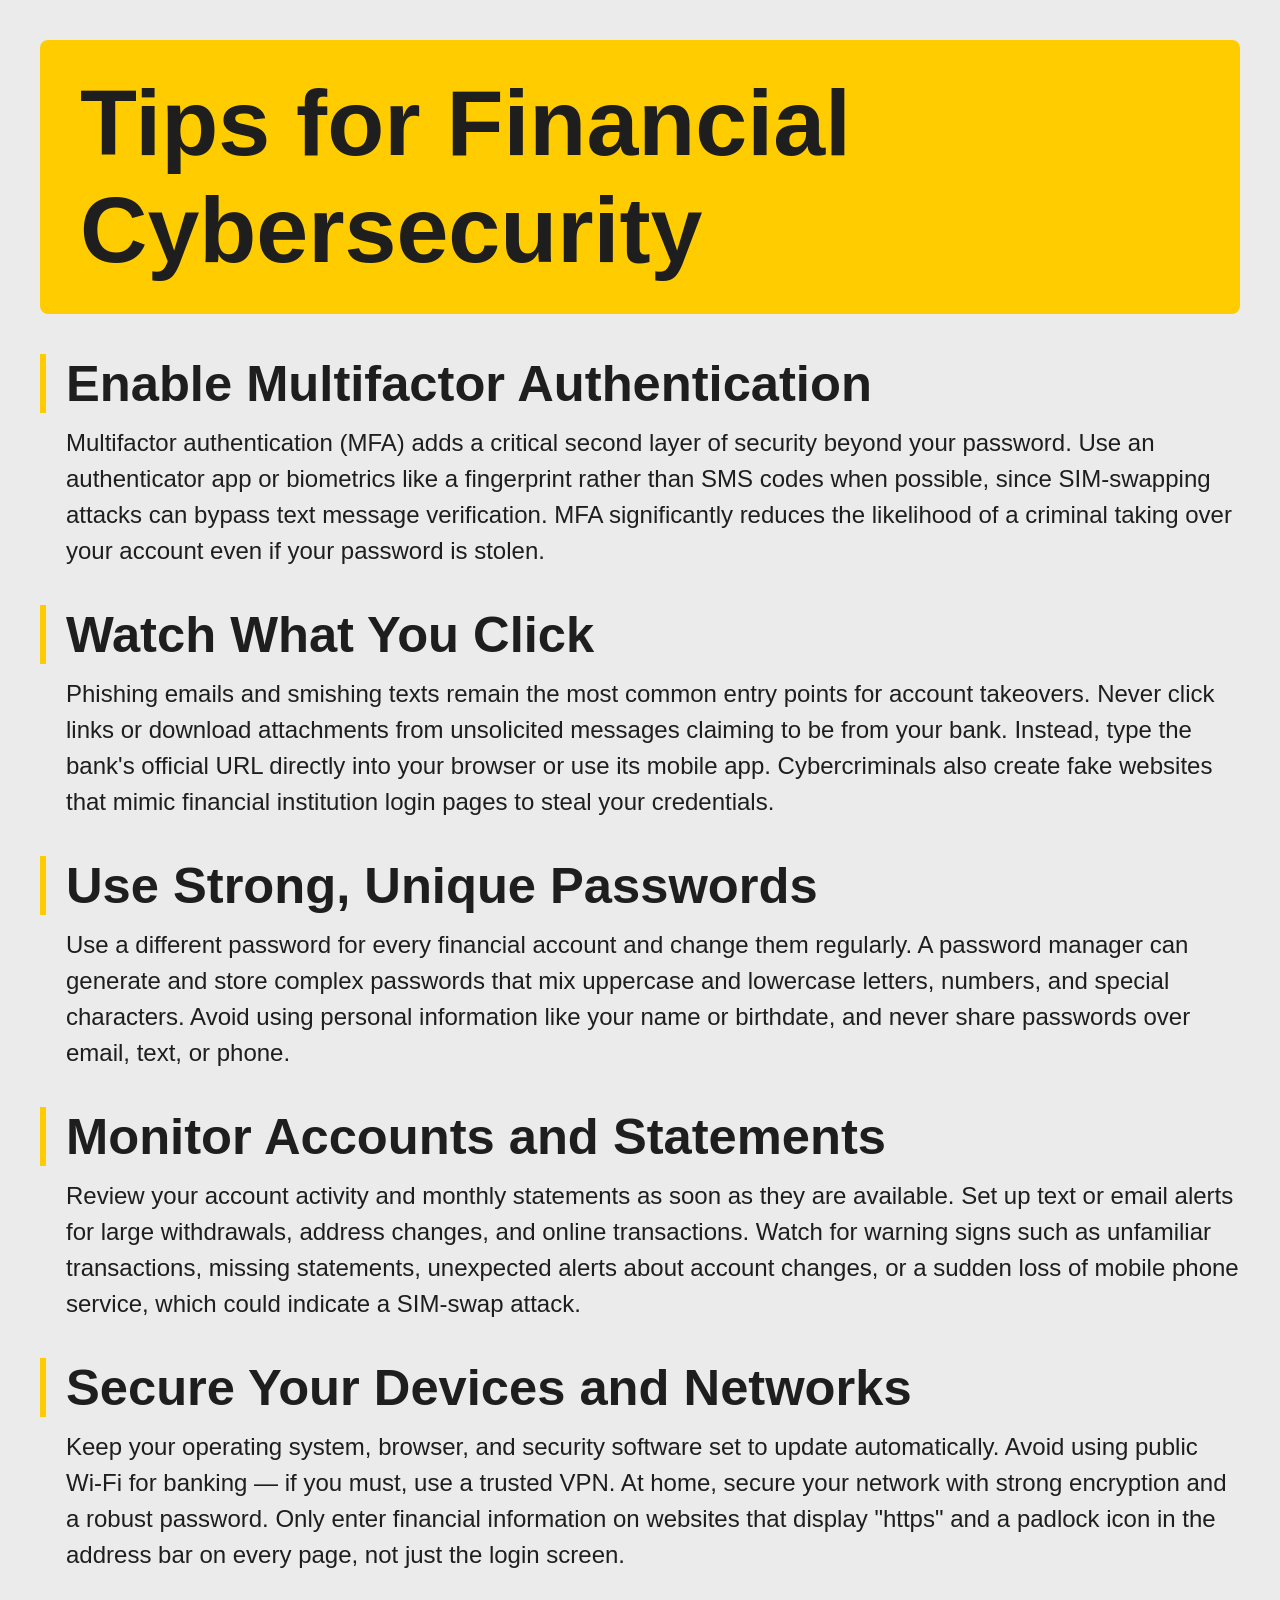
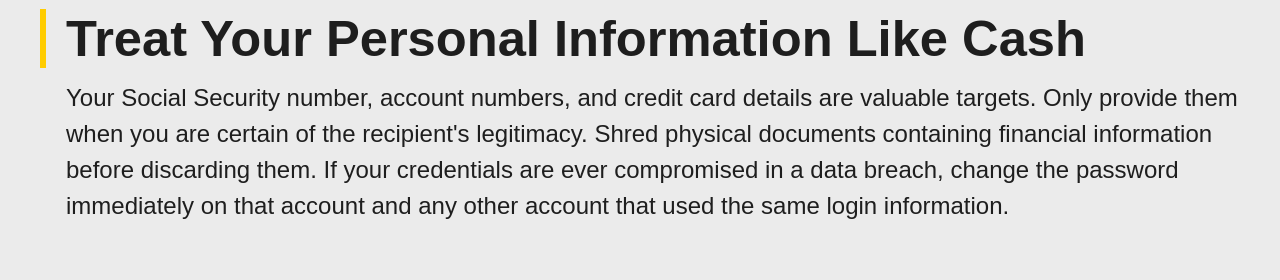
==== index.html @ 6b5b494c "Add files via upload" ====
<html>
  <head>
    <title>Tips for Financial Cybersecurity</title>
    <link href="index.css" type="text/css" rel="stylesheet">
  </head>
  <body>
    <h1>Tips for Financial Cybersecurity</h1>

    <h2>Enable Multifactor Authentication</h2>
    <p>Multifactor authentication (MFA) adds a critical second layer of security beyond your password. Use an authenticator app or biometrics like a fingerprint rather than SMS codes when possible, since SIM-swapping attacks can bypass text message verification. MFA significantly reduces the likelihood of a criminal taking over your account even if your password is stolen.</p>

    <h2>Watch What You Click</h2>
    <p>Phishing emails and smishing texts remain the most common entry points for account takeovers. Never click links or download attachments from unsolicited messages claiming to be from your bank. Instead, type the bank's official URL directly into your browser or use its mobile app. Cybercriminals also create fake websites that mimic financial institution login pages to steal your credentials.</p>

    <h2>Use Strong, Unique Passwords</h2>
    <p>Use a different password for every financial account and change them regularly. A password manager can generate and store complex passwords that mix uppercase and lowercase letters, numbers, and special characters. Avoid using personal information like your name or birthdate, and never share passwords over email, text, or phone.</p>

    <h2>Monitor Accounts and Statements</h2>
    <p>Review your account activity and monthly statements as soon as they are available. Set up text or email alerts for large withdrawals, address changes, and online transactions. Watch for warning signs such as unfamiliar transactions, missing statements, unexpected alerts about account changes, or a sudden loss of mobile phone service, which could indicate a SIM-swap attack.</p>

    <h2>Secure Your Devices and Networks</h2>
    <p>Keep your operating system, browser, and security software set to update automatically. Avoid using public Wi-Fi for banking — if you must, use a trusted VPN. At home, secure your network with strong encryption and a robust password. Only enter financial information on websites that display "https" and a padlock icon in the address bar on every page, not just the login screen.</p>

    <h2>Treat Your Personal Information Like Cash</h2>
    <p>Your Social Security number, account numbers, and credit card details are valuable targets. Only provide them when you are certain of the recipient's legitimacy. Shred physical documents containing financial information before discarding them. If your credentials are ever compromised in a data breach, change the password immediately on that account and any other account that used the same login information.</p>
  </body>
</html>
---- index.css ----
* {
  font-family: 'Gill Sans', 'Lucida Sans', sans-serif;
  margin: 0;
  padding: 0;
  box-sizing: border-box;
}

body {
  background-color: #EBEBEB;
  padding: 40px;
}

h1 {
  background-color: #FFCC00;
  color: #1E1E1E;
  font-size: 70pt;
  padding: 30px 40px;
  margin-bottom: 40px;
  border-radius: 8px;
}

h2 {
  color: #1E1E1E;
  font-size: 38pt;
  margin-top: 36px;
  margin-bottom: 12px;
  padding-left: 20px;
  border-left: 6px solid #FFCC00;
}

p {
  color: #1E1E1E;
  font-size: 18pt;
  line-height: 1.5;
  margin-bottom: 16px;
  padding-left: 26px;
}
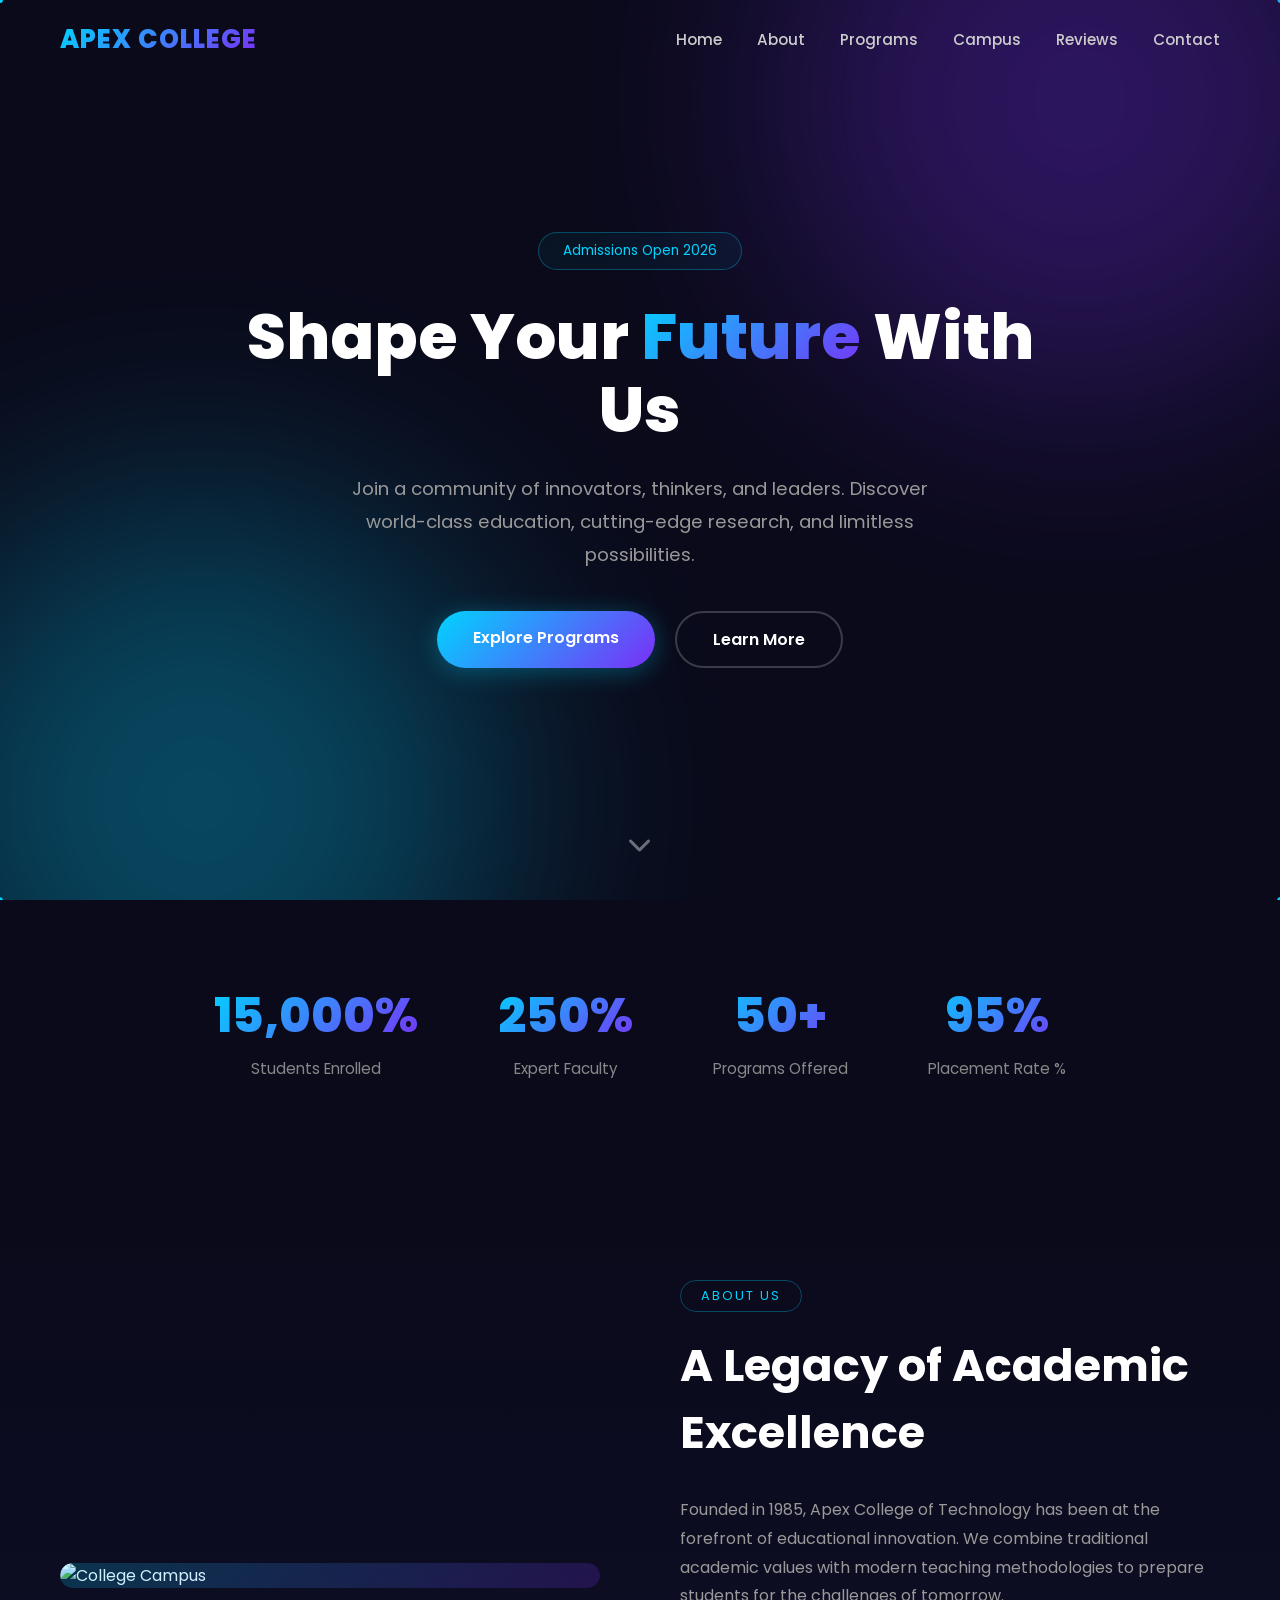
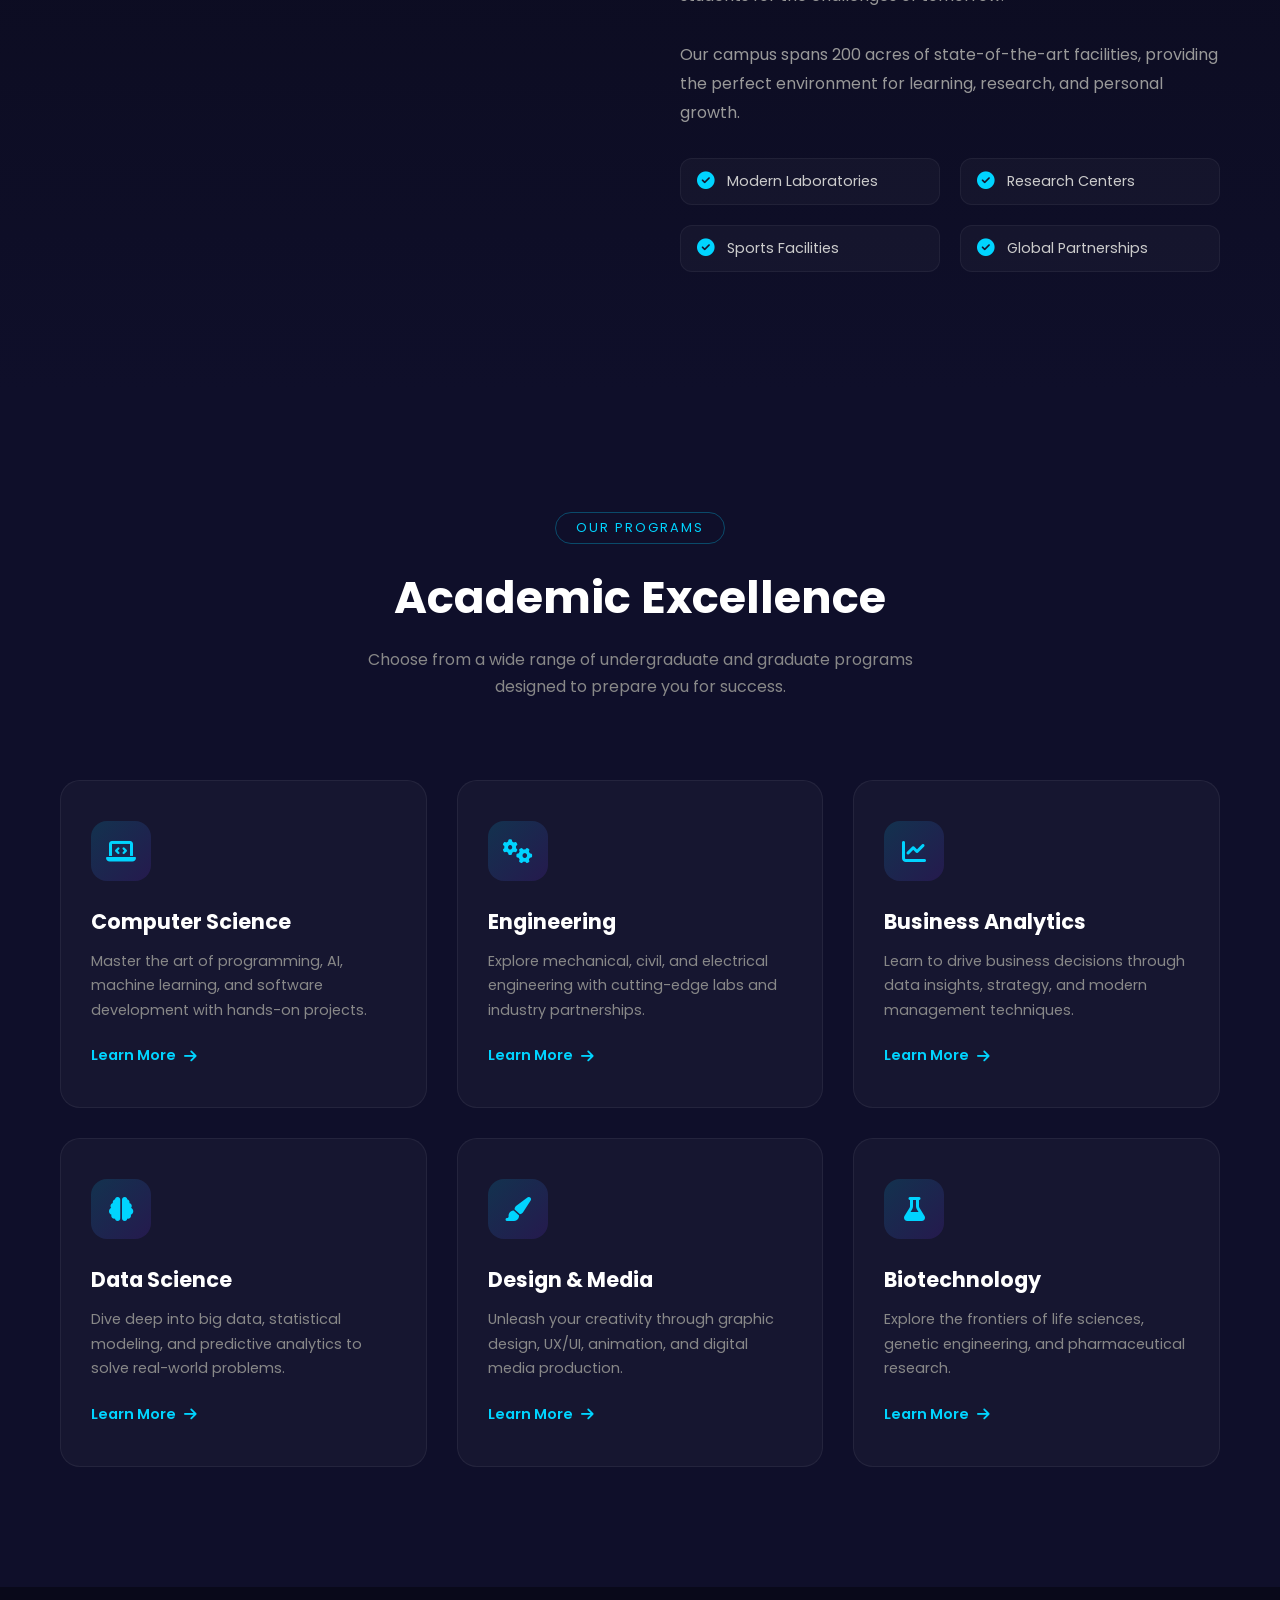
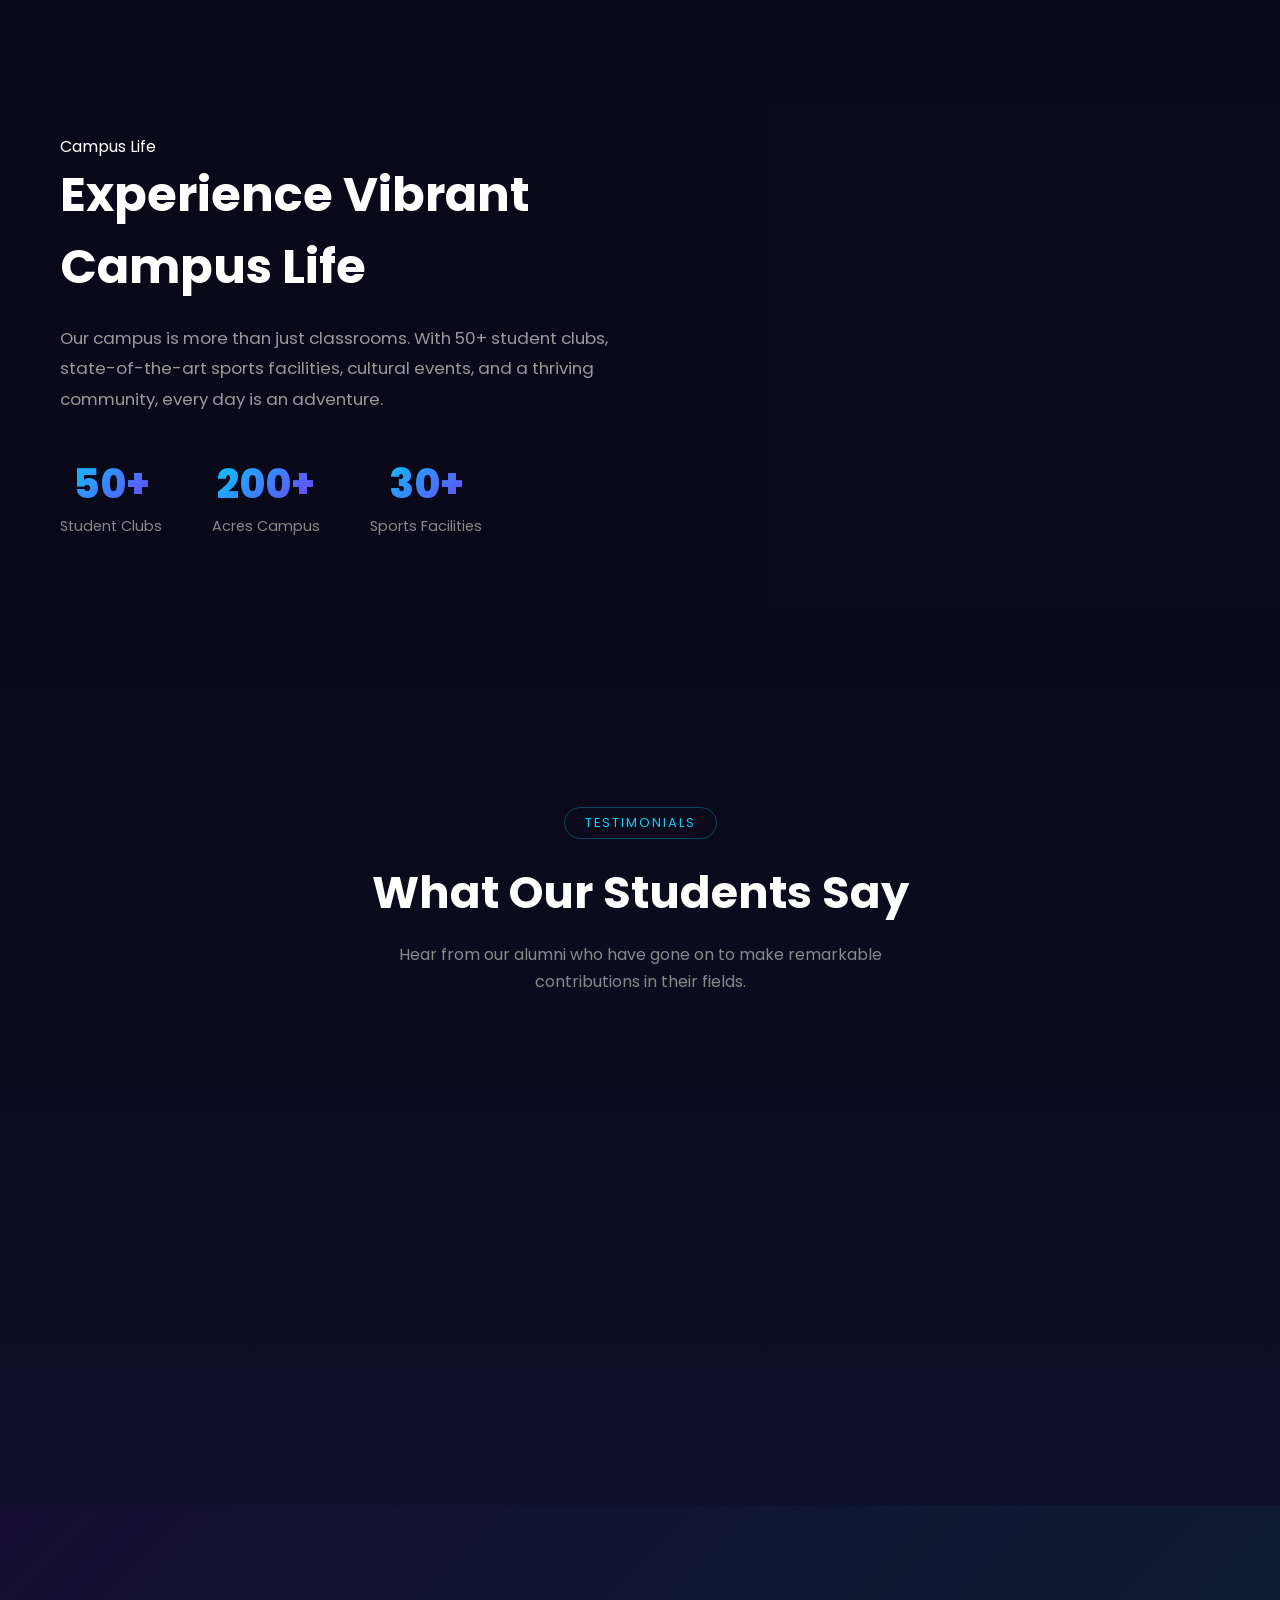
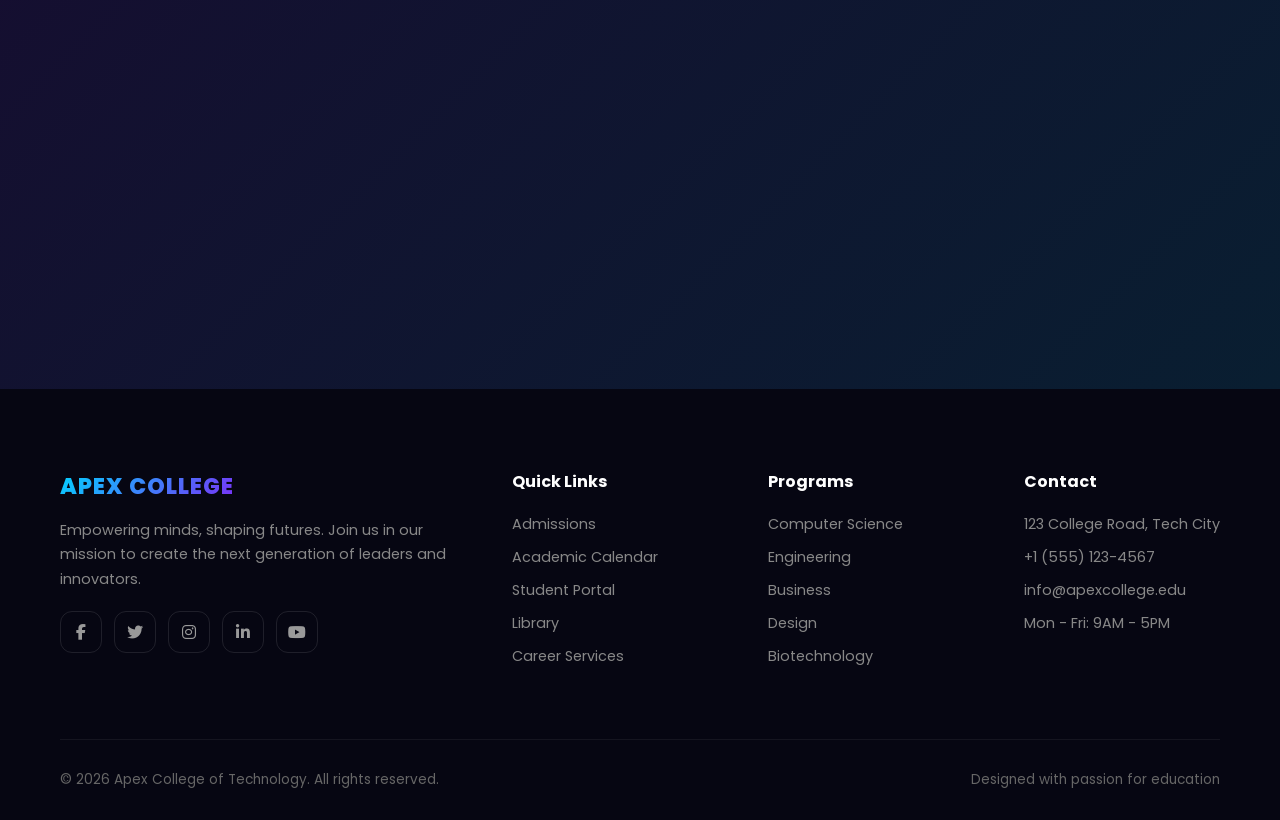
==== commit a4dc91db: "Add files via upload" ====
--- a/index.html
+++ b/index.html
@@ -1,27 +1,1280 @@
-<html>
-  <head>
-    <title>Tips for Financial Cybersecurity</title>
-    <link href="index.css" type="text/css" rel="stylesheet">
-  </head>
-  <body>
-    <h1>Tips for Financial Cybersecurity</h1>
-
-    <h2>Enable Multifactor Authentication</h2>
-    <p>Multifactor authentication (MFA) adds a critical second layer of security beyond your password. Use an authenticator app or biometrics like a fingerprint rather than SMS codes when possible, since SIM-swapping attacks can bypass text message verification. MFA significantly reduces the likelihood of a criminal taking over your account even if your password is stolen.</p>
-
-    <h2>Watch What You Click</h2>
-    <p>Phishing emails and smishing texts remain the most common entry points for account takeovers. Never click links or download attachments from unsolicited messages claiming to be from your bank. Instead, type the bank's official URL directly into your browser or use its mobile app. Cybercriminals also create fake websites that mimic financial institution login pages to steal your credentials.</p>
-
-    <h2>Use Strong, Unique Passwords</h2>
-    <p>Use a different password for every financial account and change them regularly. A password manager can generate and store complex passwords that mix uppercase and lowercase letters, numbers, and special characters. Avoid using personal information like your name or birthdate, and never share passwords over email, text, or phone.</p>
-
-    <h2>Monitor Accounts and Statements</h2>
-    <p>Review your account activity and monthly statements as soon as they are available. Set up text or email alerts for large withdrawals, address changes, and online transactions. Watch for warning signs such as unfamiliar transactions, missing statements, unexpected alerts about account changes, or a sudden loss of mobile phone service, which could indicate a SIM-swap attack.</p>
-
-    <h2>Secure Your Devices and Networks</h2>
-    <p>Keep your operating system, browser, and security software set to update automatically. Avoid using public Wi-Fi for banking — if you must, use a trusted VPN. At home, secure your network with strong encryption and a robust password. Only enter financial information on websites that display "https" and a padlock icon in the address bar on every page, not just the login screen.</p>
-
-    <h2>Treat Your Personal Information Like Cash</h2>
-    <p>Your Social Security number, account numbers, and credit card details are valuable targets. Only provide them when you are certain of the recipient's legitimacy. Shred physical documents containing financial information before discarding them. If your credentials are ever compromised in a data breach, change the password immediately on that account and any other account that used the same login information.</p>
-  </body>
+<!DOCTYPE html>
+<html lang="en">
+<head>
+    <meta charset="UTF-8">
+    <meta name="viewport" content="width=device-width, initial-scale=1.0">
+    <title>Apex College of Technology</title>
+    <link href="https://fonts.googleapis.com/css2?family=Poppins:wght@300;400;500;600;700;800&display=swap" rel="stylesheet">
+    <link rel="stylesheet" href="https://cdnjs.cloudflare.com/ajax/libs/font-awesome/6.4.0/css/all.min.css">
+    <style>
+        * {
+            margin: 0;
+            padding: 0;
+            box-sizing: border-box;
+        }
+
+        html {
+            scroll-behavior: smooth;
+        }
+
+        body {
+            font-family: 'Poppins', sans-serif;
+            overflow-x: hidden;
+            background: #0a0a1a;
+            color: #fff;
+        }
+
+        /* Navbar */
+        .navbar {
+            position: fixed;
+            top: 0;
+            width: 100%;
+            padding: 20px 60px;
+            display: flex;
+            justify-content: space-between;
+            align-items: center;
+            z-index: 1000;
+            transition: all 0.4s ease;
+        }
+
+        .navbar.scrolled {
+            background: rgba(10, 10, 26, 0.95);
+            backdrop-filter: blur(20px);
+            padding: 12px 60px;
+            box-shadow: 0 4px 30px rgba(0, 0, 0, 0.5);
+        }
+
+        .logo {
+            font-size: 1.6rem;
+            font-weight: 800;
+            background: linear-gradient(135deg, #00d4ff, #7b2ff7);
+            -webkit-background-clip: text;
+            -webkit-text-fill-color: transparent;
+            letter-spacing: 1px;
+        }
+
+        .nav-links {
+            display: flex;
+            list-style: none;
+            gap: 35px;
+        }
+
+        .nav-links a {
+            text-decoration: none;
+            color: #ccc;
+            font-weight: 500;
+            font-size: 0.95rem;
+            position: relative;
+            transition: color 0.3s;
+        }
+
+        .nav-links a::after {
+            content: '';
+            position: absolute;
+            bottom: -5px;
+            left: 0;
+            width: 0;
+            height: 2px;
+            background: linear-gradient(90deg, #00d4ff, #7b2ff7);
+            transition: width 0.3s;
+        }
+
+        .nav-links a:hover {
+            color: #fff;
+        }
+
+        .nav-links a:hover::after {
+            width: 100%;
+        }
+
+        .hamburger {
+            display: none;
+            font-size: 1.5rem;
+            cursor: pointer;
+            color: #fff;
+        }
+
+        /* Hero Section */
+        .hero {
+            height: 100vh;
+            display: flex;
+            align-items: center;
+            justify-content: center;
+            position: relative;
+            overflow: hidden;
+        }
+
+        #particles-canvas {
+            position: absolute;
+            top: 0;
+            left: 0;
+            width: 100%;
+            height: 100%;
+            z-index: 0;
+        }
+
+        .hero-bg-gradient {
+            position: absolute;
+            width: 600px;
+            height: 600px;
+            border-radius: 50%;
+            filter: blur(120px);
+            opacity: 0.3;
+            z-index: 0;
+        }
+
+        .hero-bg-gradient.g1 {
+            background: #7b2ff7;
+            top: -200px;
+            right: -100px;
+        }
+
+        .hero-bg-gradient.g2 {
+            background: #00d4ff;
+            bottom: -200px;
+            left: -100px;
+        }
+
+        .hero-content {
+            text-align: center;
+            z-index: 2;
+            max-width: 900px;
+            padding: 0 20px;
+        }
+
+        .hero-badge {
+            display: inline-block;
+            padding: 8px 24px;
+            border: 1px solid rgba(0, 212, 255, 0.3);
+            border-radius: 50px;
+            font-size: 0.85rem;
+            color: #00d4ff;
+            margin-bottom: 30px;
+            animation: fadeInDown 1s ease forwards;
+            opacity: 0;
+            backdrop-filter: blur(10px);
+            background: rgba(0, 212, 255, 0.05);
+        }
+
+        .hero h1 {
+            font-size: 4rem;
+            font-weight: 800;
+            line-height: 1.15;
+            margin-bottom: 25px;
+            animation: fadeInUp 1s ease 0.2s forwards;
+            opacity: 0;
+        }
+
+        .hero h1 .highlight {
+            background: linear-gradient(135deg, #00d4ff, #7b2ff7, #ff6b6b);
+            -webkit-background-clip: text;
+            -webkit-text-fill-color: transparent;
+            background-size: 200% 200%;
+            animation: gradientShift 3s ease infinite;
+        }
+
+        .hero p {
+            font-size: 1.15rem;
+            color: #999;
+            max-width: 600px;
+            margin: 0 auto 40px;
+            line-height: 1.8;
+            animation: fadeInUp 1s ease 0.4s forwards;
+            opacity: 0;
+        }
+
+        .hero-buttons {
+            display: flex;
+            gap: 20px;
+            justify-content: center;
+            animation: fadeInUp 1s ease 0.6s forwards;
+            opacity: 0;
+        }
+
+        .btn {
+            padding: 14px 36px;
+            border-radius: 50px;
+            font-size: 1rem;
+            font-weight: 600;
+            cursor: pointer;
+            transition: all 0.4s ease;
+            text-decoration: none;
+            border: none;
+            position: relative;
+            overflow: hidden;
+        }
+
+        .btn-primary {
+            background: linear-gradient(135deg, #00d4ff, #7b2ff7);
+            color: #fff;
+            box-shadow: 0 4px 25px rgba(0, 212, 255, 0.3);
+        }
+
+        .btn-primary:hover {
+            transform: translateY(-3px);
+            box-shadow: 0 8px 35px rgba(0, 212, 255, 0.5);
+        }
+
+        .btn-secondary {
+            background: transparent;
+            color: #fff;
+            border: 2px solid rgba(255, 255, 255, 0.2);
+        }
+
+        .btn-secondary:hover {
+            border-color: #00d4ff;
+            background: rgba(0, 212, 255, 0.1);
+            transform: translateY(-3px);
+        }
+
+        .scroll-indicator {
+            position: absolute;
+            bottom: 40px;
+            left: 50%;
+            transform: translateX(-50%);
+            z-index: 2;
+            animation: bounce 2s ease infinite;
+        }
+
+        .scroll-indicator i {
+            font-size: 1.5rem;
+            color: rgba(255, 255, 255, 0.4);
+        }
+
+        /* Stats Section */
+        .stats {
+            padding: 80px 60px;
+            display: flex;
+            justify-content: center;
+            gap: 80px;
+            position: relative;
+        }
+
+        .stat-item {
+            text-align: center;
+        }
+
+        .stat-number {
+            font-size: 3rem;
+            font-weight: 800;
+            background: linear-gradient(135deg, #00d4ff, #7b2ff7);
+            -webkit-background-clip: text;
+            -webkit-text-fill-color: transparent;
+        }
+
+        .stat-label {
+            color: #888;
+            font-size: 0.95rem;
+            margin-top: 5px;
+        }
+
+        /* Section Styles */
+        .section {
+            padding: 120px 60px;
+            position: relative;
+        }
+
+        .section-header {
+            text-align: center;
+            margin-bottom: 80px;
+        }
+
+        .section-header .tag {
+            display: inline-block;
+            padding: 6px 20px;
+            border: 1px solid rgba(0, 212, 255, 0.3);
+            border-radius: 50px;
+            font-size: 0.8rem;
+            color: #00d4ff;
+            margin-bottom: 20px;
+            text-transform: uppercase;
+            letter-spacing: 2px;
+        }
+
+        .section-header h2 {
+            font-size: 2.8rem;
+            font-weight: 700;
+            margin-bottom: 15px;
+        }
+
+        .section-header p {
+            color: #888;
+            max-width: 550px;
+            margin: 0 auto;
+            line-height: 1.7;
+        }
+
+        /* About Section */
+        .about {
+            background: linear-gradient(180deg, #0a0a1a 0%, #0f0f2a 100%);
+        }
+
+        .about-grid {
+            display: grid;
+            grid-template-columns: 1fr 1fr;
+            gap: 80px;
+            align-items: center;
+        }
+
+        .about-image {
+            position: relative;
+            border-radius: 20px;
+            overflow: hidden;
+        }
+
+        .about-image img {
+            width: 100%;
+            height: 450px;
+            object-fit: cover;
+            border-radius: 20px;
+            transition: transform 0.5s ease;
+        }
+
+        .about-image:hover img {
+            transform: scale(1.05);
+        }
+
+        .about-image .overlay {
+            position: absolute;
+            inset: 0;
+            background: linear-gradient(135deg, rgba(0, 212, 255, 0.2), rgba(123, 47, 247, 0.2));
+            border-radius: 20px;
+        }
+
+        .about-text h3 {
+            font-size: 2rem;
+            margin-bottom: 20px;
+        }
+
+        .about-text p {
+            color: #999;
+            line-height: 1.8;
+            margin-bottom: 30px;
+        }
+
+        .about-features {
+            display: grid;
+            grid-template-columns: 1fr 1fr;
+            gap: 20px;
+        }
+
+        .about-feature {
+            display: flex;
+            align-items: center;
+            gap: 12px;
+            padding: 12px 16px;
+            border-radius: 12px;
+            background: rgba(255, 255, 255, 0.03);
+            border: 1px solid rgba(255, 255, 255, 0.05);
+            transition: all 0.3s ease;
+        }
+
+        .about-feature:hover {
+            background: rgba(0, 212, 255, 0.08);
+            border-color: rgba(0, 212, 255, 0.2);
+            transform: translateX(5px);
+        }
+
+        .about-feature i {
+            color: #00d4ff;
+            font-size: 1.1rem;
+        }
+
+        .about-feature span {
+            font-size: 0.9rem;
+            color: #ccc;
+        }
+
+        /* Programs Section */
+        .programs {
+            background: #0f0f2a;
+        }
+
+        .programs-grid {
+            display: grid;
+            grid-template-columns: repeat(3, 1fr);
+            gap: 30px;
+        }
+
+        .program-card {
+            background: rgba(255, 255, 255, 0.03);
+            border: 1px solid rgba(255, 255, 255, 0.06);
+            border-radius: 20px;
+            padding: 40px 30px;
+            transition: all 0.5s cubic-bezier(0.23, 1, 0.32, 1);
+            position: relative;
+            overflow: hidden;
+        }
+
+        .program-card::before {
+            content: '';
+            position: absolute;
+            top: 0;
+            left: 0;
+            width: 100%;
+            height: 3px;
+            background: linear-gradient(90deg, #00d4ff, #7b2ff7);
+            transform: scaleX(0);
+            transform-origin: left;
+            transition: transform 0.5s ease;
+        }
+
+        .program-card:hover::before {
+            transform: scaleX(1);
+        }
+
+        .program-card:hover {
+            transform: translateY(-10px);
+            border-color: rgba(0, 212, 255, 0.2);
+            box-shadow: 0 20px 60px rgba(0, 0, 0, 0.4);
+        }
+
+        .program-icon {
+            width: 60px;
+            height: 60px;
+            border-radius: 16px;
+            background: linear-gradient(135deg, rgba(0, 212, 255, 0.15), rgba(123, 47, 247, 0.15));
+            display: flex;
+            align-items: center;
+            justify-content: center;
+            margin-bottom: 25px;
+            transition: all 0.4s ease;
+        }
+
+        .program-card:hover .program-icon {
+            background: linear-gradient(135deg, #00d4ff, #7b2ff7);
+            transform: scale(1.1) rotate(5deg);
+        }
+
+        .program-icon i {
+            font-size: 1.5rem;
+            color: #00d4ff;
+            transition: color 0.4s ease;
+        }
+
+        .program-card:hover .program-icon i {
+            color: #fff;
+        }
+
+        .program-card h3 {
+            font-size: 1.3rem;
+            margin-bottom: 12px;
+            transition: color 0.3s;
+        }
+
+        .program-card:hover h3 {
+            color: #00d4ff;
+        }
+
+        .program-card p {
+            color: #888;
+            font-size: 0.9rem;
+            line-height: 1.7;
+            margin-bottom: 20px;
+        }
+
+        .program-link {
+            color: #00d4ff;
+            text-decoration: none;
+            font-size: 0.9rem;
+            font-weight: 600;
+            display: inline-flex;
+            align-items: center;
+            gap: 8px;
+            transition: gap 0.3s;
+        }
+
+        .program-link:hover {
+            gap: 14px;
+        }
+
+        /* Campus Life - Parallax */
+        .campus {
+            position: relative;
+            min-height: 700px;
+            display: flex;
+            align-items: center;
+            overflow: hidden;
+        }
+
+        .parallax-bg {
+            position: absolute;
+            inset: 0;
+            background: url('https://images.unsplash.com/photo-1562774053-701939374585?w=1600') center/cover;
+            transform: scale(1.1);
+            z-index: 0;
+        }
+
+        .campus-overlay {
+            position: absolute;
+            inset: 0;
+            background: rgba(10, 10, 26, 0.85);
+            z-index: 1;
+        }
+
+        .campus-content {
+            position: relative;
+            z-index: 2;
+            padding: 0 60px;
+            max-width: 700px;
+        }
+
+        .campus-content h2 {
+            font-size: 3rem;
+            margin-bottom: 20px;
+        }
+
+        .campus-content p {
+            color: #999;
+            line-height: 1.8;
+            margin-bottom: 40px;
+            font-size: 1.05rem;
+        }
+
+        .campus-stats {
+            display: flex;
+            gap: 50px;
+        }
+
+        .campus-stat {
+            text-align: center;
+        }
+
+        .campus-stat h4 {
+            font-size: 2.5rem;
+            font-weight: 800;
+            background: linear-gradient(135deg, #00d4ff, #7b2ff7);
+            -webkit-background-clip: text;
+            -webkit-text-fill-color: transparent;
+        }
+
+        .campus-stat p {
+            color: #888;
+            font-size: 0.9rem;
+            margin: 0;
+        }
+
+        /* Testimonials */
+        .testimonials {
+            background: linear-gradient(180deg, #0a0a1a 0%, #0f0f2a 100%);
+        }
+
+        .testimonials-grid {
+            display: grid;
+            grid-template-columns: repeat(3, 1fr);
+            gap: 30px;
+        }
+
+        .testimonial-card {
+            background: rgba(255, 255, 255, 0.03);
+            border: 1px solid rgba(255, 255, 255, 0.06);
+            border-radius: 20px;
+            padding: 35px;
+            transition: all 0.4s ease;
+        }
+
+        .testimonial-card:hover {
+            transform: translateY(-8px);
+            border-color: rgba(123, 47, 247, 0.3);
+            box-shadow: 0 15px 50px rgba(0, 0, 0, 0.3);
+        }
+
+        .testimonial-stars {
+            color: #ffc107;
+            margin-bottom: 15px;
+            font-size: 0.9rem;
+        }
+
+        .testimonial-card p {
+            color: #bbb;
+            font-size: 0.95rem;
+            line-height: 1.7;
+            margin-bottom: 25px;
+            font-style: italic;
+        }
+
+        .testimonial-author {
+            display: flex;
+            align-items: center;
+            gap: 15px;
+        }
+
+        .testimonial-avatar {
+            width: 48px;
+            height: 48px;
+            border-radius: 50%;
+            background: linear-gradient(135deg, #00d4ff, #7b2ff7);
+            display: flex;
+            align-items: center;
+            justify-content: center;
+            font-weight: 700;
+            font-size: 1rem;
+        }
+
+        .testimonial-info h4 {
+            font-size: 0.95rem;
+            font-weight: 600;
+        }
+
+        .testimonial-info span {
+            font-size: 0.8rem;
+            color: #888;
+        }
+
+        /* CTA Section */
+        .cta {
+            padding: 120px 60px;
+            text-align: center;
+            position: relative;
+            overflow: hidden;
+        }
+
+        .cta-bg {
+            position: absolute;
+            inset: 0;
+            background: linear-gradient(135deg, #7b2ff7, #00d4ff);
+            opacity: 0.1;
+        }
+
+        .cta-content {
+            position: relative;
+            z-index: 2;
+        }
+
+        .cta h2 {
+            font-size: 3rem;
+            margin-bottom: 20px;
+        }
+
+        .cta p {
+            color: #999;
+            max-width: 500px;
+            margin: 0 auto 40px;
+            line-height: 1.7;
+        }
+
+        /* Footer */
+        .footer {
+            background: #060612;
+            padding: 80px 60px 30px;
+        }
+
+        .footer-grid {
+            display: grid;
+            grid-template-columns: 2fr 1fr 1fr 1fr;
+            gap: 60px;
+            margin-bottom: 60px;
+        }
+
+        .footer-brand .logo {
+            font-size: 1.4rem;
+            margin-bottom: 15px;
+            display: inline-block;
+        }
+
+        .footer-brand p {
+            color: #888;
+            font-size: 0.9rem;
+            line-height: 1.7;
+            margin-bottom: 20px;
+        }
+
+        .social-links {
+            display: flex;
+            gap: 12px;
+        }
+
+        .social-links a {
+            width: 42px;
+            height: 42px;
+            border-radius: 12px;
+            border: 1px solid rgba(255, 255, 255, 0.1);
+            display: flex;
+            align-items: center;
+            justify-content: center;
+            color: #999;
+            text-decoration: none;
+            transition: all 0.3s;
+        }
+
+        .social-links a:hover {
+            background: linear-gradient(135deg, #00d4ff, #7b2ff7);
+            border-color: transparent;
+            color: #fff;
+            transform: translateY(-3px);
+        }
+
+        .footer-col h4 {
+            font-size: 1rem;
+            margin-bottom: 20px;
+            color: #fff;
+        }
+
+        .footer-col a {
+            display: block;
+            color: #888;
+            text-decoration: none;
+            font-size: 0.9rem;
+            margin-bottom: 12px;
+            transition: all 0.3s;
+        }
+
+        .footer-col a:hover {
+            color: #00d4ff;
+            transform: translateX(5px);
+        }
+
+        .footer-bottom {
+            border-top: 1px solid rgba(255, 255, 255, 0.06);
+            padding-top: 30px;
+            display: flex;
+            justify-content: space-between;
+            align-items: center;
+        }
+
+        .footer-bottom p {
+            color: #666;
+            font-size: 0.85rem;
+        }
+
+        /* Animations */
+        @keyframes fadeInUp {
+            from { opacity: 0; transform: translateY(40px); }
+            to { opacity: 1; transform: translateY(0); }
+        }
+
+        @keyframes fadeInDown {
+            from { opacity: 0; transform: translateY(-20px); }
+            to { opacity: 1; transform: translateY(0); }
+        }
+
+        @keyframes gradientShift {
+            0%, 100% { background-position: 0% 50%; }
+            50% { background-position: 100% 50%; }
+        }
+
+        @keyframes bounce {
+            0%, 100% { transform: translateX(-50%) translateY(0); }
+            50% { transform: translateX(-50%) translateY(12px); }
+        }
+
+        /* Scroll Reveal */
+        .reveal {
+            opacity: 0;
+            transform: translateY(60px);
+            transition: all 0.8s cubic-bezier(0.23, 1, 0.32, 1);
+        }
+
+        .reveal.active {
+            opacity: 1;
+            transform: translateY(0);
+        }
+
+        .reveal-left {
+            opacity: 0;
+            transform: translateX(-60px);
+            transition: all 0.8s cubic-bezier(0.23, 1, 0.32, 1);
+        }
+
+        .reveal-left.active {
+            opacity: 1;
+            transform: translateX(0);
+        }
+
+        .reveal-right {
+            opacity: 0;
+            transform: translateX(60px);
+            transition: all 0.8s cubic-bezier(0.23, 1, 0.32, 1);
+        }
+
+        .reveal-right.active {
+            opacity: 1;
+            transform: translateX(0);
+        }
+
+        /* Responsive */
+        @media (max-width: 1024px) {
+            .hero h1 { font-size: 2.8rem; }
+            .section { padding: 80px 30px; }
+            .programs-grid, .testimonials-grid { grid-template-columns: repeat(2, 1fr); }
+            .about-grid { grid-template-columns: 1fr; gap: 40px; }
+            .footer-grid { grid-template-columns: repeat(2, 1fr); }
+        }
+
+        @media (max-width: 768px) {
+            .navbar { padding: 15px 25px; }
+            .nav-links { display: none; }
+            .hamburger { display: block; }
+            .hero h1 { font-size: 2.2rem; }
+            .hero p { font-size: 1rem; }
+            .hero-buttons { flex-direction: column; align-items: center; }
+            .stats { flex-wrap: wrap; gap: 30px; }
+            .stat-number { font-size: 2rem; }
+            .programs-grid, .testimonials-grid { grid-template-columns: 1fr; }
+            .campus-content { padding: 0 30px; }
+            .campus-content h2 { font-size: 2rem; }
+            .campus-stats { flex-wrap: wrap; gap: 30px; }
+            .footer-grid { grid-template-columns: 1fr; }
+            .section-header h2 { font-size: 2rem; }
+            .cta h2 { font-size: 2rem; }
+        }
+    </style>
+</head>
+<body>
+
+    <!-- Navbar -->
+    <nav class="navbar" id="navbar">
+        <div class="logo">APEX COLLEGE</div>
+        <ul class="nav-links">
+            <li><a href="#home">Home</a></li>
+            <li><a href="#about">About</a></li>
+            <li><a href="#programs">Programs</a></li>
+            <li><a href="#campus">Campus</a></li>
+            <li><a href="#testimonials">Reviews</a></li>
+            <li><a href="#contact">Contact</a></li>
+        </ul>
+        <div class="hamburger" id="hamburger"><i class="fas fa-bars"></i></div>
+    </nav>
+
+    <!-- Hero Section -->
+    <section class="hero" id="home">
+        <canvas id="particles-canvas"></canvas>
+        <div class="hero-bg-gradient g1"></div>
+        <div class="hero-bg-gradient g2"></div>
+        <div class="hero-content">
+            <div class="hero-badge">Admissions Open 2026</div>
+            <h1>Shape Your <span class="highlight">Future</span> With Us</h1>
+            <p>Join a community of innovators, thinkers, and leaders. Discover world-class education, cutting-edge research, and limitless possibilities.</p>
+            <div class="hero-buttons">
+                <a href="#programs" class="btn btn-primary">Explore Programs</a>
+                <a href="#about" class="btn btn-secondary">Learn More</a>
+            </div>
+        </div>
+        <div class="scroll-indicator">
+            <i class="fas fa-chevron-down"></i>
+        </div>
+    </section>
+
+    <!-- Stats -->
+    <section class="stats">
+        <div class="stat-item reveal">
+            <div class="stat-number" data-target="15000">0</div>
+            <div class="stat-label">Students Enrolled</div>
+        </div>
+        <div class="stat-item reveal">
+            <div class="stat-number" data-target="250">0</div>
+            <div class="stat-label">Expert Faculty</div>
+        </div>
+        <div class="stat-item reveal">
+            <div class="stat-number" data-target="50">0</div>
+            <div class="stat-label">Programs Offered</div>
+        </div>
+        <div class="stat-item reveal">
+            <div class="stat-number" data-target="95">0</div>
+            <div class="stat-label">Placement Rate %</div>
+        </div>
+    </section>
+
+    <!-- About Section -->
+    <section class="section about" id="about">
+        <div class="about-grid">
+            <div class="about-image reveal-left">
+                <img src="https://images.unsplash.com/photo-1541339907198-e08756dedf3f?w=800" alt="College Campus">
+                <div class="overlay"></div>
+            </div>
+            <div class="about-text reveal-right">
+                <div class="section-header" style="text-align: left; margin-bottom: 30px;">
+                    <span class="tag">About Us</span>
+                    <h2>A Legacy of Academic Excellence</h2>
+                </div>
+                <p>Founded in 1985, Apex College of Technology has been at the forefront of educational innovation. We combine traditional academic values with modern teaching methodologies to prepare students for the challenges of tomorrow.</p>
+                <p>Our campus spans 200 acres of state-of-the-art facilities, providing the perfect environment for learning, research, and personal growth.</p>
+                <div class="about-features">
+                    <div class="about-feature">
+                        <i class="fas fa-check-circle"></i>
+                        <span>Modern Laboratories</span>
+                    </div>
+                    <div class="about-feature">
+                        <i class="fas fa-check-circle"></i>
+                        <span>Research Centers</span>
+                    </div>
+                    <div class="about-feature">
+                        <i class="fas fa-check-circle"></i>
+                        <span>Sports Facilities</span>
+                    </div>
+                    <div class="about-feature">
+                        <i class="fas fa-check-circle"></i>
+                        <span>Global Partnerships</span>
+                    </div>
+                </div>
+            </div>
+        </div>
+    </section>
+
+    <!-- Programs Section -->
+    <section class="section programs" id="programs">
+        <div class="section-header reveal">
+            <span class="tag">Our Programs</span>
+            <h2>Academic Excellence</h2>
+            <p>Choose from a wide range of undergraduate and graduate programs designed to prepare you for success.</p>
+        </div>
+        <div class="programs-grid">
+            <div class="program-card reveal">
+                <div class="program-icon"><i class="fas fa-laptop-code"></i></div>
+                <h3>Computer Science</h3>
+                <p>Master the art of programming, AI, machine learning, and software development with hands-on projects.</p>
+                <a href="#" class="program-link">Learn More <i class="fas fa-arrow-right"></i></a>
+            </div>
+            <div class="program-card reveal">
+                <div class="program-icon"><i class="fas fa-cogs"></i></div>
+                <h3>Engineering</h3>
+                <p>Explore mechanical, civil, and electrical engineering with cutting-edge labs and industry partnerships.</p>
+                <a href="#" class="program-link">Learn More <i class="fas fa-arrow-right"></i></a>
+            </div>
+            <div class="program-card reveal">
+                <div class="program-icon"><i class="fas fa-chart-line"></i></div>
+                <h3>Business Analytics</h3>
+                <p>Learn to drive business decisions through data insights, strategy, and modern management techniques.</p>
+                <a href="#" class="program-link">Learn More <i class="fas fa-arrow-right"></i></a>
+            </div>
+            <div class="program-card reveal">
+                <div class="program-icon"><i class="fas fa-brain"></i></div>
+                <h3>Data Science</h3>
+                <p>Dive deep into big data, statistical modeling, and predictive analytics to solve real-world problems.</p>
+                <a href="#" class="program-link">Learn More <i class="fas fa-arrow-right"></i></a>
+            </div>
+            <div class="program-card reveal">
+                <div class="program-icon"><i class="fas fa-paint-brush"></i></div>
+                <h3>Design & Media</h3>
+                <p>Unleash your creativity through graphic design, UX/UI, animation, and digital media production.</p>
+                <a href="#" class="program-link">Learn More <i class="fas fa-arrow-right"></i></a>
+            </div>
+            <div class="program-card reveal">
+                <div class="program-icon"><i class="fas fa-flask"></i></div>
+                <h3>Biotechnology</h3>
+                <p>Explore the frontiers of life sciences, genetic engineering, and pharmaceutical research.</p>
+                <a href="#" class="program-link">Learn More <i class="fas fa-arrow-right"></i></a>
+            </div>
+        </div>
+    </section>
+
+    <!-- Campus Life - Parallax -->
+    <section class="campus" id="campus">
+        <div class="parallax-bg" id="parallax-bg"></div>
+        <div class="campus-overlay"></div>
+        <div class="campus-content reveal-left">
+            <span class="tag">Campus Life</span>
+            <h2>Experience Vibrant Campus Life</h2>
+            <p>Our campus is more than just classrooms. With 50+ student clubs, state-of-the-art sports facilities, cultural events, and a thriving community, every day is an adventure.</p>
+            <div class="campus-stats">
+                <div class="campus-stat">
+                    <h4>50+</h4>
+                    <p>Student Clubs</p>
+                </div>
+                <div class="campus-stat">
+                    <h4>200+</h4>
+                    <p>Acres Campus</p>
+                </div>
+                <div class="campus-stat">
+                    <h4>30+</h4>
+                    <p>Sports Facilities</p>
+                </div>
+            </div>
+        </div>
+    </section>
+
+    <!-- Testimonials -->
+    <section class="section testimonials" id="testimonials">
+        <div class="section-header reveal">
+            <span class="tag">Testimonials</span>
+            <h2>What Our Students Say</h2>
+            <p>Hear from our alumni who have gone on to make remarkable contributions in their fields.</p>
+        </div>
+        <div class="testimonials-grid">
+            <div class="testimonial-card reveal">
+                <div class="testimonial-stars">
+                    <i class="fas fa-star"></i>
+                    <i class="fas fa-star"></i>
+                    <i class="fas fa-star"></i>
+                    <i class="fas fa-star"></i>
+                    <i class="fas fa-star"></i>
+                </div>
+                <p>"Apex College transformed my life. The faculty mentorship and hands-on projects gave me the confidence to land my dream job at a top tech company."</p>
+                <div class="testimonial-author">
+                    <div class="testimonial-avatar">SK</div>
+                    <div class="testimonial-info">
+                        <h4>Sarah Khan</h4>
+                        <span>Computer Science, 2024</span>
+                    </div>
+                </div>
+            </div>
+            <div class="testimonial-card reveal">
+                <div class="testimonial-stars">
+                    <i class="fas fa-star"></i>
+                    <i class="fas fa-star"></i>
+                    <i class="fas fa-star"></i>
+                    <i class="fas fa-star"></i>
+                    <i class="fas fa-star"></i>
+                </div>
+                <p>"The research facilities here are world-class. I published two papers during my undergraduate years, which helped me secure a fully-funded PhD abroad."</p>
+                <div class="testimonial-author">
+                    <div class="testimonial-avatar">RJ</div>
+                    <div class="testimonial-info">
+                        <h4>Rahul Joshi</h4>
+                        <span>Biotechnology, 2023</span>
+                    </div>
+                </div>
+            </div>
+            <div class="testimonial-card reveal">
+                <div class="testimonial-stars">
+                    <i class="fas fa-star"></i>
+                    <i class="fas fa-star"></i>
+                    <i class="fas fa-star"></i>
+                    <i class="fas fa-star"></i>
+                    <i class="fas fa-star"></i>
+                </div>
+                <p>"The campus life is incredible. From cultural fests to hackathons, there's always something exciting happening. Best four years of my life!"</p>
+                <div class="testimonial-author">
+                    <div class="testimonial-avatar">AP</div>
+                    <div class="testimonial-info">
+                        <h4>Ananya Patel</h4>
+                        <span>Business Analytics, 2025</span>
+                    </div>
+                </div>
+            </div>
+        </div>
+    </section>
+
+    <!-- CTA Section -->
+    <section class="cta" id="contact">
+        <div class="cta-bg"></div>
+        <div class="cta-content reveal">
+            <h2>Ready to Start Your Journey?</h2>
+            <p>Applications are now open for the 2026 academic year. Take the first step towards an extraordinary future.</p>
+            <div class="hero-buttons">
+                <a href="#" class="btn btn-primary">Apply Now</a>
+                <a href="#" class="btn btn-secondary">Contact Us</a>
+            </div>
+        </div>
+    </section>
+
+    <!-- Footer -->
+    <footer class="footer">
+        <div class="footer-grid">
+            <div class="footer-brand">
+                <div class="logo">APEX COLLEGE</div>
+                <p>Empowering minds, shaping futures. Join us in our mission to create the next generation of leaders and innovators.</p>
+                <div class="social-links">
+                    <a href="#"><i class="fab fa-facebook-f"></i></a>
+                    <a href="#"><i class="fab fa-twitter"></i></a>
+                    <a href="#"><i class="fab fa-instagram"></i></a>
+                    <a href="#"><i class="fab fa-linkedin-in"></i></a>
+                    <a href="#"><i class="fab fa-youtube"></i></a>
+                </div>
+            </div>
+            <div class="footer-col">
+                <h4>Quick Links</h4>
+                <a href="#">Admissions</a>
+                <a href="#">Academic Calendar</a>
+                <a href="#">Student Portal</a>
+                <a href="#">Library</a>
+                <a href="#">Career Services</a>
+            </div>
+            <div class="footer-col">
+                <h4>Programs</h4>
+                <a href="#">Computer Science</a>
+                <a href="#">Engineering</a>
+                <a href="#">Business</a>
+                <a href="#">Design</a>
+                <a href="#">Biotechnology</a>
+            </div>
+            <div class="footer-col">
+                <h4>Contact</h4>
+                <a href="#">123 College Road, Tech City</a>
+                <a href="#">+1 (555) 123-4567</a>
+                <a href="#">info@apexcollege.edu</a>
+                <a href="#">Mon - Fri: 9AM - 5PM</a>
+            </div>
+        </div>
+        <div class="footer-bottom">
+            <p>&copy; 2026 Apex College of Technology. All rights reserved.</p>
+            <p>Designed with passion for education</p>
+        </div>
+    </footer>
+
+    <script>
+        // Particle Background
+        const canvas = document.getElementById('particles-canvas');
+        const ctx = canvas.getContext('2d');
+        let particles = [];
+        let mouse = { x: null, y: null };
+
+        function resizeCanvas() {
+            canvas.width = window.innerWidth;
+            canvas.height = window.innerHeight;
+        }
+        resizeCanvas();
+        window.addEventListener('resize', resizeCanvas);
+
+        canvas.addEventListener('mousemove', (e) => {
+            mouse.x = e.clientX;
+            mouse.y = e.clientY;
+        });
+
+        class Particle {
+            constructor() {
+                this.x = Math.random() * canvas.width;
+                this.y = Math.random() * canvas.height;
+                this.size = Math.random() * 2 + 0.5;
+                this.speedX = (Math.random() - 0.5) * 0.8;
+                this.speedY = (Math.random() - 0.5) * 0.8;
+                this.opacity = Math.random() * 0.5 + 0.1;
+            }
+
+            update() {
+                this.x += this.speedX;
+                this.y += this.speedY;
+
+                if (this.x > canvas.width) this.x = 0;
+                if (this.x < 0) this.x = canvas.width;
+                if (this.y > canvas.height) this.y = 0;
+                if (this.y < 0) this.y = canvas.height;
+
+                // Mouse interaction
+                if (mouse.x != null) {
+                    const dx = mouse.x - this.x;
+                    const dy = mouse.y - this.y;
+                    const dist = Math.sqrt(dx * dx + dy * dy);
+                    if (dist < 150) {
+                        this.x -= dx * 0.01;
+                        this.y -= dy * 0.01;
+                    }
+                }
+            }
+
+            draw() {
+                ctx.beginPath();
+                ctx.arc(this.x, this.y, this.size, 0, Math.PI * 2);
+                ctx.fillStyle = `rgba(0, 212, 255, ${this.opacity})`;
+                ctx.fill();
+            }
+        }
+
+        function initParticles() {
+            particles = [];
+            const count = Math.min(120, Math.floor((canvas.width * canvas.height) / 12000));
+            for (let i = 0; i < count; i++) {
+                particles.push(new Particle());
+            }
+        }
+
+        function connectParticles() {
+            for (let i = 0; i < particles.length; i++) {
+                for (let j = i + 1; j < particles.length; j++) {
+                    const dx = particles[i].x - particles[j].x;
+                    const dy = particles[i].y - particles[j].y;
+                    const dist = Math.sqrt(dx * dx + dy * dy);
+                    if (dist < 130) {
+                        ctx.beginPath();
+                        ctx.strokeStyle = `rgba(0, 212, 255, ${0.12 * (1 - dist / 130)})`;
+                        ctx.lineWidth = 0.5;
+                        ctx.moveTo(particles[i].x, particles[i].y);
+                        ctx.lineTo(particles[j].x, particles[j].y);
+                        ctx.stroke();
+                    }
+                }
+            }
+        }
+
+        function animateParticles() {
+            ctx.clearRect(0, 0, canvas.width, canvas.height);
+            particles.forEach(p => { p.update(); p.draw(); });
+            connectParticles();
+            requestAnimationFrame(animateParticles);
+        }
+
+        initParticles();
+        animateParticles();
+
+        // Navbar scroll effect
+        window.addEventListener('scroll', () => {
+            const navbar = document.getElementById('navbar');
+            navbar.classList.toggle('scrolled', window.scrollY > 50);
+        });
+
+        // Scroll reveal
+        const revealElements = document.querySelectorAll('.reveal, .reveal-left, .reveal-right');
+        const revealOnScroll = () => {
+            revealElements.forEach((el, i) => {
+                const top = el.getBoundingClientRect().top;
+                if (top < window.innerHeight - 100) {
+                    setTimeout(() => el.classList.add('active'), i * 80);
+                }
+            });
+        };
+        window.addEventListener('scroll', revealOnScroll);
+        window.addEventListener('load', revealOnScroll);
+
+        // Counter animation
+        const counters = document.querySelectorAll('.stat-number[data-target]');
+        let counterDone = false;
+        const animateCounters = () => {
+            if (counterDone) return;
+            counters.forEach(counter => {
+                const rect = counter.getBoundingClientRect();
+                if (rect.top < window.innerHeight - 50) {
+                    counterDone = true;
+                    const target = +counter.getAttribute('data-target');
+                    const duration = 2000;
+                    const start = performance.now();
+                    const step = (now) => {
+                        const progress = Math.min((now - start) / duration, 1);
+                        const eased = 1 - Math.pow(1 - progress, 3);
+                        counter.textContent = Math.floor(eased * target).toLocaleString() + (target >= 95 ? '%' : '+');
+                        if (progress < 1) requestAnimationFrame(step);
+                    };
+                    requestAnimationFrame(step);
+                }
+            });
+        };
+        window.addEventListener('scroll', animateCounters);
+
+        // Parallax effect
+        window.addEventListener('scroll', () => {
+            const parallax = document.getElementById('parallax-bg');
+            if (parallax) {
+                const speed = 0.3;
+                parallax.style.transform = `scale(1.1) translateY(${window.scrollY * speed}px)`;
+            }
+        });
+
+        // Smooth scroll for nav links
+        document.querySelectorAll('a[href^="#"]').forEach(anchor => {
+            anchor.addEventListener('click', function(e) {
+                e.preventDefault();
+                const target = document.querySelector(this.getAttribute('href'));
+                if (target) {
+                    target.scrollIntoView({ behavior: 'smooth', block: 'start' });
+                }
+            });
+        });
+
+        // Mobile menu toggle
+        const hamburger = document.getElementById('hamburger');
+        const navLinks = document.querySelector('.nav-links');
+        hamburger.addEventListener('click', () => {
+            navLinks.style.display = navLinks.style.display === 'flex' ? 'none' : 'flex';
+            navLinks.style.flexDirection = 'column';
+            navLinks.style.position = 'absolute';
+            navLinks.style.top = '70px';
+            navLinks.style.right = '25px';
+            navLinks.style.background = 'rgba(10, 10, 26, 0.98)';
+            navLinks.style.padding = '20px';
+            navLinks.style.borderRadius = '16px';
+            navLinks.style.gap = '20px';
+            navLinks.style.boxShadow = '0 10px 40px rgba(0,0,0,0.5)';
+        });
+    </script>
+
+</body>
 </html>
